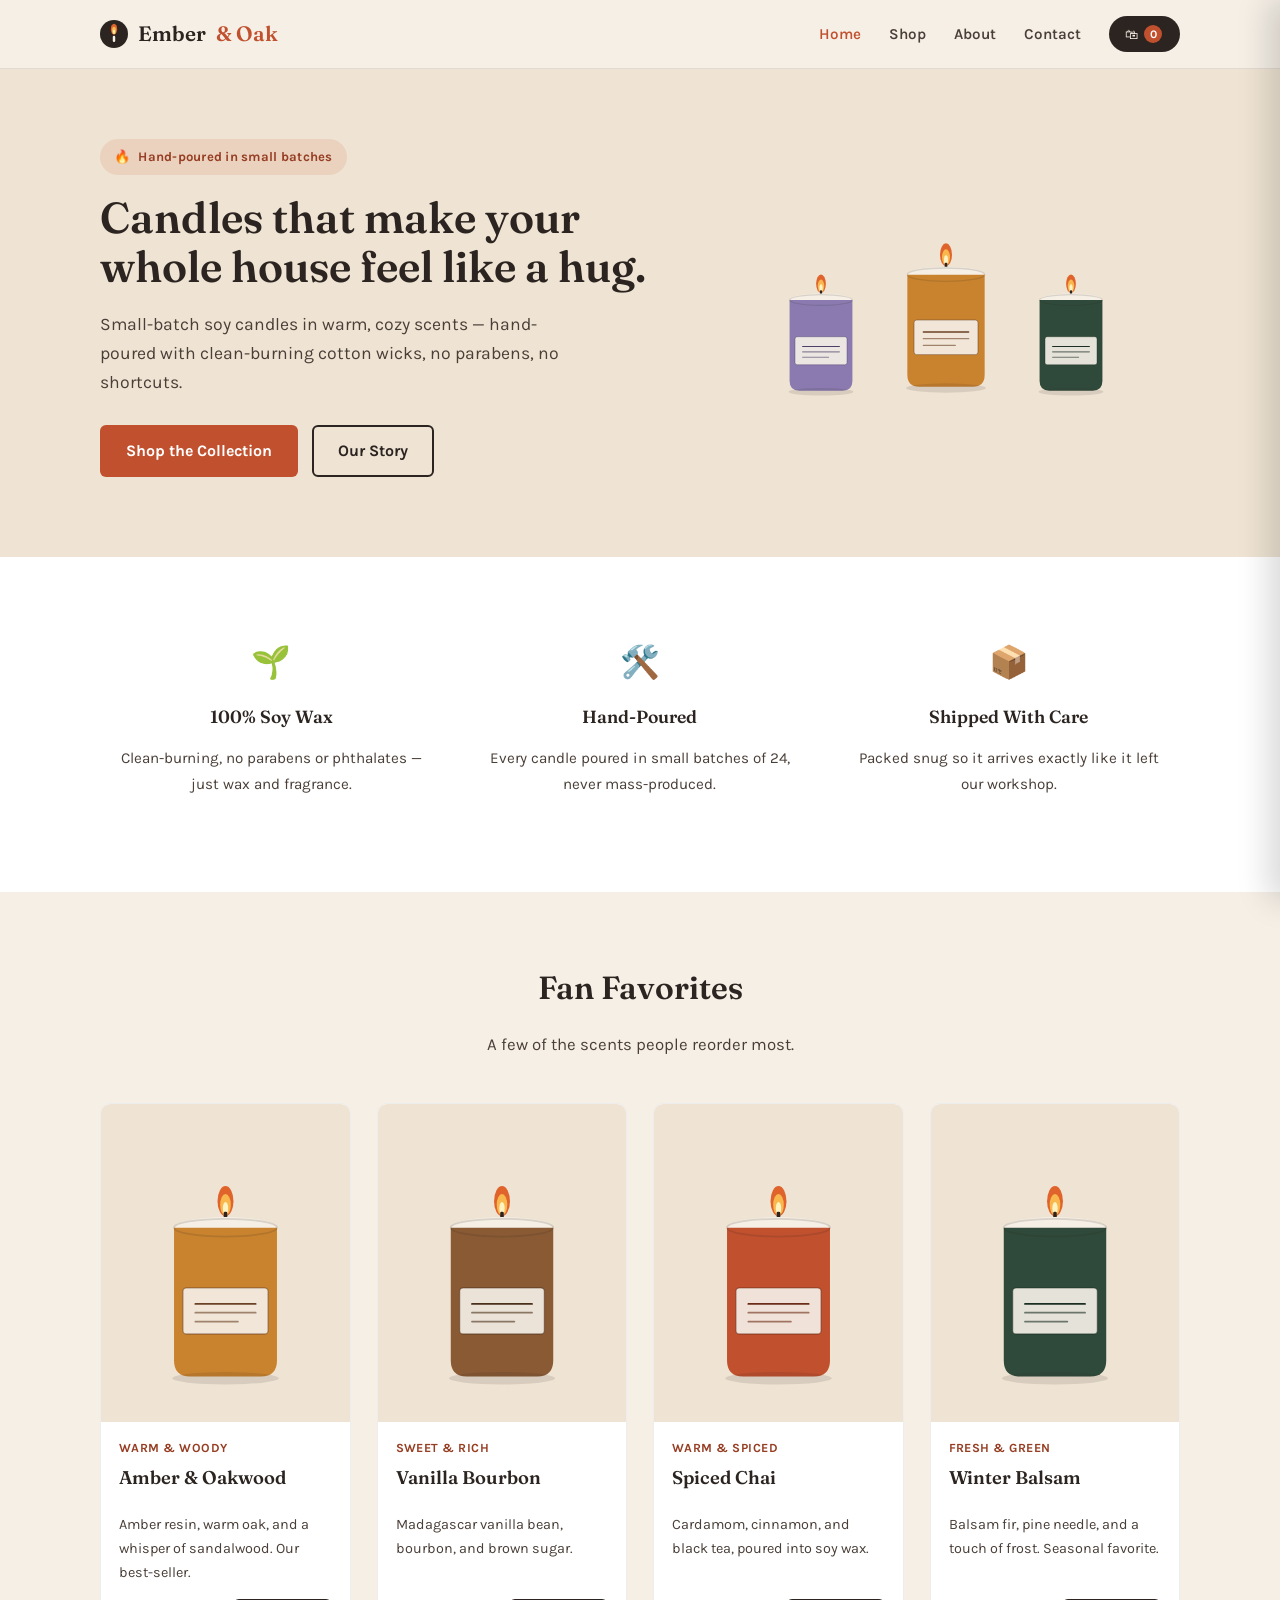
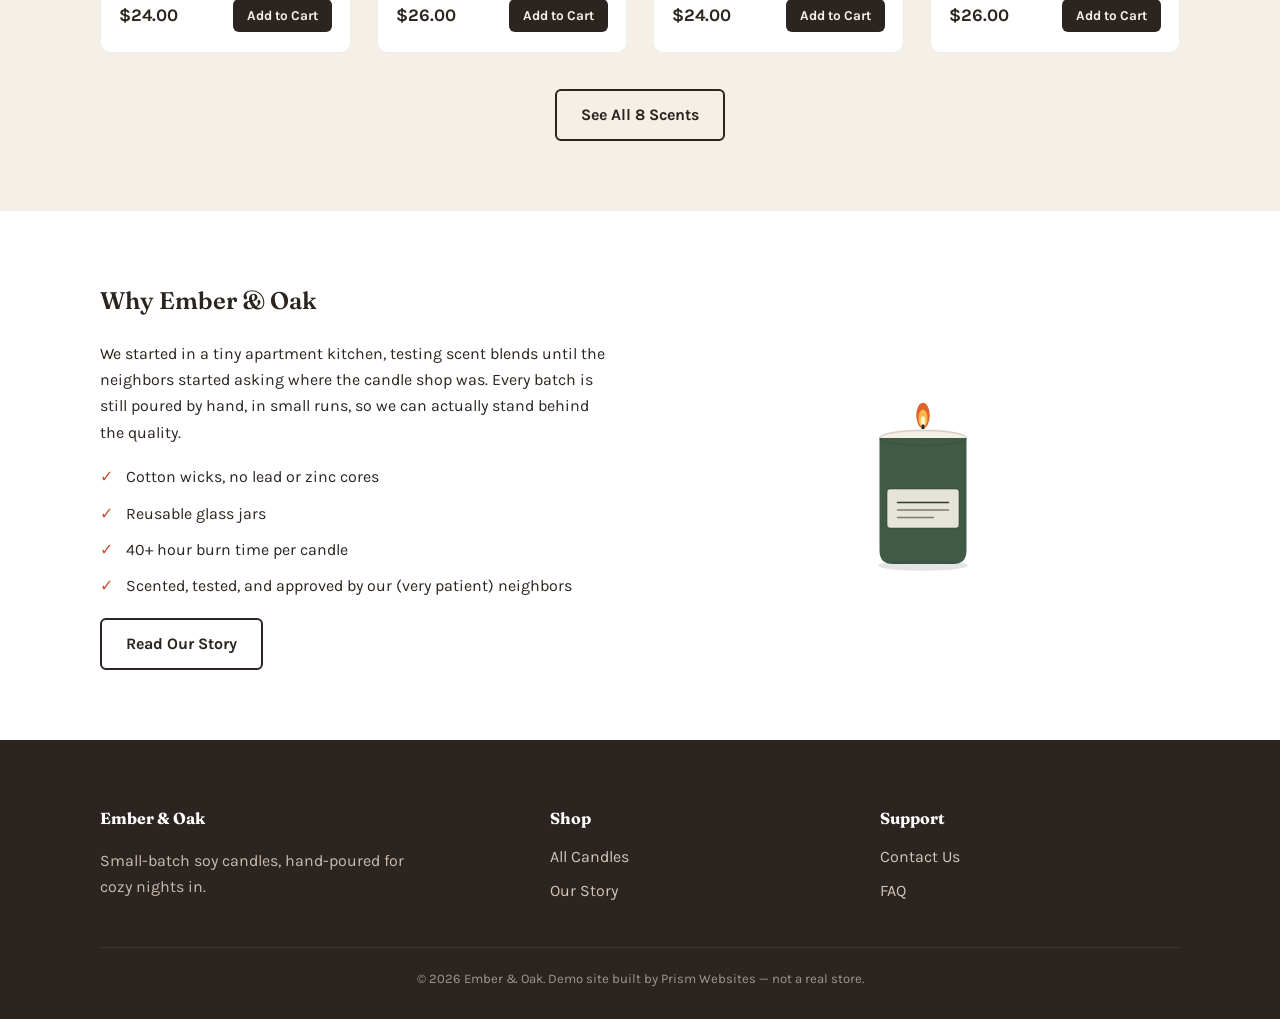
==== index.html @ 7a295e67 "Initial build: Ember & Oak candle shop demo Small-batch soy candle e-commerce demo for Prism Website" ====
<!DOCTYPE html>
<html lang="en">
<head>
  <meta charset="UTF-8" />
  <meta name="viewport" content="width=device-width, initial-scale=1.0" />
  <title>Ember &amp; Oak | Small-Batch Soy Candles</title>
  <meta name="description" content="Hand-poured, small-batch soy candles in warm, cozy scents. Clean-burning cotton wicks, no parabens, shipped from our workshop to your home." />
  <link rel="preconnect" href="https://fonts.googleapis.com" />
  <link rel="preconnect" href="https://fonts.gstatic.com" crossorigin />
  <link href="https://fonts.googleapis.com/css2?family=Fraunces:wght@500;600;700&family=Karla:wght@400;500;700&display=swap" rel="stylesheet" />
  <link rel="stylesheet" href="css/style.css" />
  <link rel="icon" type="image/svg+xml" href="images/logo-mark.svg" />
</head>
<body>
  <header>
    <div class="nav-wrap">
      <a href="index.html" class="logo"><img src="images/logo-mark.svg" alt="" class="logo-icon" width="28" height="28" />Ember <span>&amp; Oak</span></a>
      <button class="nav-toggle" aria-label="Toggle menu">&#9776;</button>
      <nav>
        <ul>
          <li><a href="index.html" class="active">Home</a></li>
          <li><a href="shop.html">Shop</a></li>
          <li><a href="about.html">About</a></li>
          <li><a href="contact.html">Contact</a></li>
          <li><button class="cart-btn" aria-label="Open cart">&#128717; <span class="cart-count">0</span></button></li>
        </ul>
      </nav>
    </div>
  </header>

  <section class="hero">
    <div class="container">
      <div>
        <div class="eyebrow"><span>&#128293;</span> Hand-poured in small batches</div>
        <h1>Candles that make your whole house feel like a hug.</h1>
        <p>Small-batch soy candles in warm, cozy scents &mdash; hand-poured with clean-burning cotton wicks, no parabens, no shortcuts.</p>
        <div class="hero-ctas">
          <a href="shop.html" class="btn">Shop the Collection</a>
          <a href="about.html" class="btn btn-outline">Our Story</a>
        </div>
      </div>
      <div class="hero-candles">
        <img src="images/candle-lavender-hearth.svg" alt="Lavender Hearth candle" />
        <img src="images/candle-amber-oakwood.svg" alt="Amber & Oakwood candle" />
        <img src="images/candle-winter-balsam.svg" alt="Winter Balsam candle" />
      </div>
    </div>
  </section>

  <section class="section-alt">
    <div class="container">
      <div class="grid-3">
        <div class="value-card">
          <div class="value-icon">&#127793;</div>
          <h3>100% Soy Wax</h3>
          <p>Clean-burning, no parabens or phthalates &mdash; just wax and fragrance.</p>
        </div>
        <div class="value-card">
          <div class="value-icon">&#128736;&#65039;</div>
          <h3>Hand-Poured</h3>
          <p>Every candle poured in small batches of 24, never mass-produced.</p>
        </div>
        <div class="value-card">
          <div class="value-icon">&#128230;</div>
          <h3>Shipped With Care</h3>
          <p>Packed snug so it arrives exactly like it left our workshop.</p>
        </div>
      </div>
    </div>
  </section>

  <section id="featured">
    <div class="container">
      <div class="section-header">
        <h2>Fan Favorites</h2>
        <p>A few of the scents people reorder most.</p>
      </div>
      <div class="product-grid" id="featured-products"></div>
      <div style="text-align:center; margin-top: 36px;">
        <a href="shop.html" class="btn btn-outline">See All 8 Scents</a>
      </div>
    </div>
  </section>

  <section class="section-alt">
    <div class="container">
      <div class="about-grid">
        <div>
          <h2>Why Ember &amp; Oak</h2>
          <p>We started in a tiny apartment kitchen, testing scent blends until the neighbors started asking where the candle shop was. Every batch is still poured by hand, in small runs, so we can actually stand behind the quality.</p>
          <ul class="check-list">
            <li>Cotton wicks, no lead or zinc cores</li>
            <li>Reusable glass jars</li>
            <li>40+ hour burn time per candle</li>
            <li>Scented, tested, and approved by our (very patient) neighbors</li>
          </ul>
          <a href="about.html" class="btn btn-outline">Read Our Story</a>
        </div>
        <div class="hero-candles" style="justify-content: center;">
          <img src="images/candle-fireside-cedar.svg" alt="Fireside Cedar candle" style="width: 180px;" />
        </div>
      </div>
    </div>
  </section>

  <div class="cart-overlay" id="cart-overlay"></div>
  <aside class="cart-drawer" id="cart-drawer">
    <div class="cart-header">
      <h2>Your Cart</h2>
      <button class="cart-close" id="cart-close" aria-label="Close cart">&times;</button>
    </div>
    <div class="cart-items" id="cart-items"></div>
    <div class="cart-footer" id="cart-footer" style="display:none;">
      <div class="cart-subtotal"><span>Subtotal</span><span id="cart-subtotal-amount">$0.00</span></div>
      <button class="btn btn-full" id="checkout-btn">Checkout</button>
      <p class="cart-note">Shipping and taxes calculated at checkout.</p>
    </div>
  </aside>

  <div class="modal-overlay" id="checkout-modal">
    <div class="modal">
      <div class="modal-body">
        <div class="modal-icon">&#128179;</div>
        <h2>Demo Checkout</h2>
        <p id="checkout-summary"></p>
        <div class="modal-demo-note">This is a demo store &mdash; no real payment will be processed. On a live Ember &amp; Oak site, this step connects to Stripe Payment Links or Snipcart for real, secure checkout.</div>
        <div class="modal-actions">
          <button class="btn-outline" id="checkout-close">Cancel</button>
          <button class="btn" id="place-order-btn">Place Demo Order</button>
        </div>
      </div>
    </div>
  </div>

  <footer>
    <div class="container">
      <div class="footer-grid">
        <div>
          <h4>Ember &amp; Oak</h4>
          <p style="opacity:0.8; max-width: 32ch;">Small-batch soy candles, hand-poured for cozy nights in.</p>
        </div>
        <div>
          <h4>Shop</h4>
          <ul>
            <li><a href="shop.html">All Candles</a></li>
            <li><a href="about.html">Our Story</a></li>
          </ul>
        </div>
        <div>
          <h4>Support</h4>
          <ul>
            <li><a href="contact.html">Contact Us</a></li>
            <li><a href="contact.html#faq">FAQ</a></li>
          </ul>
        </div>
      </div>
      <div class="fine-print">&copy; 2026 Ember &amp; Oak. Demo site built by Prism Websites &mdash; not a real store.</div>
    </div>
  </footer>

  <script src="js/script.js"></script>
  <script>
    renderProductGrid("featured-products", ["amber-oakwood", "vanilla-bourbon", "spiced-chai", "winter-balsam"]);
  </script>
</body>
</html>
---- css/style.css ----
:root {
  --charcoal: #2b2420;
  --charcoal-soft: #4a3f38;
  --terracotta: #c1502e;
  --terracotta-dark: #963d22;
  --cream: #f5efe6;
  --cream-warm: #efe4d3;
  --gold: #d4a24c;
  --text: #2b2420;
  --max-width: 1120px;
}

* {
  box-sizing: border-box;
}

body {
  margin: 0;
  font-family: "Karla", "Segoe UI", system-ui, -apple-system, sans-serif;
  color: var(--text);
  background-color: var(--cream);
  line-height: 1.65;
}

h1, h2, h3 {
  font-family: "Fraunces", Georgia, serif;
  font-weight: 600;
  letter-spacing: 0;
  color: var(--charcoal);
  margin-top: 0;
}

a {
  color: inherit;
}

img {
  max-width: 100%;
  display: block;
}

.container {
  max-width: var(--max-width);
  margin: 0 auto;
  padding: 0 20px;
}

/* Header / nav */
header {
  background: var(--cream);
  border-bottom: 1px solid rgba(43, 36, 32, 0.1);
  position: sticky;
  top: 0;
  z-index: 30;
}

.nav-wrap {
  max-width: var(--max-width);
  margin: 0 auto;
  padding: 16px 20px;
  display: flex;
  align-items: center;
  justify-content: space-between;
  gap: 16px;
}

.logo {
  display: flex;
  align-items: center;
  gap: 10px;
  font-family: "Fraunces", Georgia, serif;
  font-size: 1.3rem;
  font-weight: 600;
  text-decoration: none;
  color: var(--charcoal);
  white-space: nowrap;
}

.logo span {
  color: var(--terracotta);
}

.logo-icon {
  flex-shrink: 0;
}

.nav-toggle {
  display: none;
  background: none;
  border: none;
  font-size: 1.6rem;
  cursor: pointer;
  color: var(--charcoal);
}

nav ul {
  list-style: none;
  display: flex;
  gap: 28px;
  margin: 0;
  padding: 0;
  align-items: center;
}

nav a {
  text-decoration: none;
  font-weight: 600;
  font-size: 0.95rem;
  color: var(--charcoal-soft);
}

nav a:hover {
  color: var(--terracotta);
}

nav a.active {
  color: var(--terracotta);
}

.cart-btn {
  position: relative;
  background: var(--charcoal);
  color: var(--cream) !important;
  border: none;
  border-radius: 999px;
  padding: 9px 18px 9px 16px;
  display: flex;
  align-items: center;
  gap: 6px;
  cursor: pointer;
  font-family: inherit;
}

.cart-count {
  background: var(--terracotta);
  color: white;
  border-radius: 999px;
  font-size: 0.72rem;
  font-weight: 700;
  min-width: 18px;
  height: 18px;
  display: inline-flex;
  align-items: center;
  justify-content: center;
  padding: 0 4px;
}

/* Buttons */
.btn {
  display: inline-block;
  background: var(--terracotta);
  color: white;
  border: none;
  padding: 13px 26px;
  border-radius: 6px;
  font-weight: 700;
  font-size: 1rem;
  text-decoration: none;
  cursor: pointer;
  font-family: inherit;
  transition: background 0.15s ease;
}

.btn:hover {
  background: var(--terracotta-dark);
}

.btn-outline {
  background: transparent;
  color: var(--charcoal);
  border: 2px solid var(--charcoal);
  padding: 11px 24px;
}

.btn-outline:hover {
  background: var(--charcoal);
  color: var(--cream);
}

.btn-full {
  display: block;
  width: 100%;
  text-align: center;
}

.btn-sm {
  padding: 9px 16px;
  font-size: 0.9rem;
}

/* Hero */
.hero {
  padding: 70px 0 80px;
  background: var(--cream-warm);
  position: relative;
  overflow: hidden;
}

.hero .container {
  display: grid;
  grid-template-columns: 1.1fr 0.9fr;
  gap: 40px;
  align-items: center;
}

.eyebrow {
  display: inline-flex;
  align-items: center;
  gap: 8px;
  background: rgba(193, 80, 46, 0.12);
  color: var(--terracotta-dark);
  font-weight: 700;
  font-size: 0.82rem;
  padding: 7px 14px;
  border-radius: 999px;
  margin-bottom: 18px;
  letter-spacing: 0.02em;
}

.hero h1 {
  font-size: 2.7rem;
  line-height: 1.15;
  margin-bottom: 18px;
}

.hero p {
  font-size: 1.1rem;
  color: var(--charcoal-soft);
  max-width: 46ch;
  margin-bottom: 28px;
}

.hero-ctas {
  display: flex;
  gap: 14px;
  flex-wrap: wrap;
}

.hero-candles {
  display: flex;
  justify-content: center;
  align-items: flex-end;
  gap: -10px;
  position: relative;
}

.hero-candles img {
  width: 130px;
}

.hero-candles img:nth-child(2) {
  width: 160px;
  margin: 0 -20px;
  z-index: 2;
}

/* Sections */
section {
  padding: 70px 0;
}

.section-alt {
  background: white;
}

.section-header {
  text-align: center;
  max-width: 560px;
  margin: 0 auto 44px;
}

.section-header h2 {
  font-size: 2rem;
  margin-bottom: 10px;
}

.section-header p {
  color: var(--charcoal-soft);
  font-size: 1.05rem;
}

/* Product grid */
.product-grid {
  display: grid;
  grid-template-columns: repeat(4, 1fr);
  gap: 26px;
}

.product-card {
  background: white;
  border-radius: 10px;
  overflow: hidden;
  border: 1px solid rgba(43, 36, 32, 0.08);
  display: flex;
  flex-direction: column;
  transition: transform 0.15s ease, box-shadow 0.15s ease;
}

.product-card:hover {
  transform: translateY(-3px);
  box-shadow: 0 12px 24px rgba(43, 36, 32, 0.1);
}

.product-thumb {
  background: var(--cream-warm);
  padding: 18px 18px 0;
}

.product-body {
  padding: 16px 18px 20px;
  display: flex;
  flex-direction: column;
  flex: 1;
}

.product-scent {
  font-size: 0.78rem;
  color: var(--terracotta-dark);
  font-weight: 700;
  text-transform: uppercase;
  letter-spacing: 0.04em;
  margin-bottom: 4px;
}

.product-body h3 {
  font-size: 1.15rem;
  margin-bottom: 6px;
}

.product-body p {
  font-size: 0.9rem;
  color: var(--charcoal-soft);
  margin-bottom: 14px;
  flex: 1;
}

.product-footer {
  display: flex;
  align-items: center;
  justify-content: space-between;
  gap: 10px;
}

.product-price {
  font-weight: 700;
  font-size: 1.1rem;
}

.add-to-cart {
  background: var(--charcoal);
  color: var(--cream);
  border: none;
  border-radius: 6px;
  padding: 9px 14px;
  font-weight: 700;
  font-size: 0.85rem;
  cursor: pointer;
  font-family: inherit;
  white-space: nowrap;
}

.add-to-cart:hover {
  background: var(--terracotta);
}

.add-to-cart.added {
  background: #4a7a4f;
}

/* Value props */
.grid-3 {
  display: grid;
  grid-template-columns: repeat(3, 1fr);
  gap: 26px;
}

.value-card {
  text-align: center;
  padding: 10px;
}

.value-icon {
  font-size: 2rem;
  margin-bottom: 12px;
}

.value-card h3 {
  font-size: 1.1rem;
  margin-bottom: 6px;
}

.value-card p {
  color: var(--charcoal-soft);
  font-size: 0.95rem;
}

/* About */
.about-grid {
  display: grid;
  grid-template-columns: 1fr 1fr;
  gap: 50px;
  align-items: center;
}

.about-grid img {
  border-radius: 10px;
}

.check-list {
  list-style: none;
  padding: 0;
  margin: 18px 0;
}

.check-list li {
  padding-left: 26px;
  position: relative;
  margin-bottom: 10px;
}

.check-list li::before {
  content: "\2713";
  position: absolute;
  left: 0;
  color: var(--terracotta);
  font-weight: 700;
}

/* Contact form */
.contact-section {
  background: var(--cream-warm);
}

form {
  max-width: 560px;
  margin: 0 auto;
  background: white;
  padding: 34px;
  border-radius: 12px;
  box-shadow: 0 8px 24px rgba(43, 36, 32, 0.08);
}

form div {
  margin-bottom: 18px;
}

label {
  display: block;
  font-weight: 700;
  margin-bottom: 6px;
  font-size: 0.92rem;
}

input, textarea, select {
  width: 100%;
  padding: 11px 13px;
  border: 1px solid rgba(43, 36, 32, 0.2);
  border-radius: 6px;
  font-family: inherit;
  font-size: 1rem;
}

textarea {
  min-height: 110px;
  resize: vertical;
}

.form-status {
  margin-top: 12px;
  font-weight: 600;
  min-height: 1.2em;
}

/* FAQ */
.faq-item {
  border-bottom: 1px solid rgba(43, 36, 32, 0.1);
  padding: 20px 0;
}

.faq-item h3 {
  font-size: 1.05rem;
  margin-bottom: 8px;
}

.faq-item p {
  color: var(--charcoal-soft);
  margin: 0;
}

/* Cart drawer */
.cart-overlay {
  position: fixed;
  inset: 0;
  background: rgba(43, 36, 32, 0.45);
  z-index: 90;
  opacity: 0;
  pointer-events: none;
  transition: opacity 0.2s ease;
}

.cart-overlay.open {
  opacity: 1;
  pointer-events: auto;
}

.cart-drawer {
  position: fixed;
  top: 0;
  right: 0;
  height: 100%;
  width: 420px;
  max-width: 92vw;
  background: var(--cream);
  z-index: 100;
  transform: translateX(100%);
  transition: transform 0.25s ease;
  display: flex;
  flex-direction: column;
  box-shadow: -12px 0 30px rgba(0, 0, 0, 0.15);
}

.cart-drawer.open {
  transform: translateX(0);
}

.cart-header {
  display: flex;
  align-items: center;
  justify-content: space-between;
  padding: 22px 24px;
  border-bottom: 1px solid rgba(43, 36, 32, 0.1);
}

.cart-header h2 {
  font-size: 1.3rem;
  margin: 0;
}

.cart-close {
  background: none;
  border: none;
  font-size: 1.6rem;
  cursor: pointer;
  color: var(--charcoal);
  line-height: 1;
}

.cart-items {
  flex: 1;
  overflow-y: auto;
  padding: 10px 24px;
}

.cart-empty {
  text-align: center;
  color: var(--charcoal-soft);
  padding: 60px 20px;
}

.cart-item {
  display: flex;
  gap: 14px;
  padding: 16px 0;
  border-bottom: 1px solid rgba(43, 36, 32, 0.08);
}

.cart-item img {
  width: 56px;
  flex-shrink: 0;
}

.cart-item-body {
  flex: 1;
}

.cart-item-body h4 {
  margin: 0 0 4px;
  font-size: 0.95rem;
  font-family: "Fraunces", Georgia, serif;
}

.cart-item-meta {
  display: flex;
  align-items: center;
  justify-content: space-between;
  gap: 10px;
}

.qty-controls {
  display: flex;
  align-items: center;
  gap: 8px;
}

.qty-controls button {
  width: 24px;
  height: 24px;
  border-radius: 50%;
  border: 1px solid rgba(43, 36, 32, 0.25);
  background: white;
  cursor: pointer;
  font-weight: 700;
  line-height: 1;
}

.cart-item-remove {
  background: none;
  border: none;
  color: var(--terracotta-dark);
  font-size: 0.82rem;
  cursor: pointer;
  text-decoration: underline;
  padding: 0;
  margin-top: 4px;
}

.cart-footer {
  padding: 20px 24px 24px;
  border-top: 1px solid rgba(43, 36, 32, 0.1);
}

.cart-subtotal {
  display: flex;
  justify-content: space-between;
  font-weight: 700;
  font-size: 1.05rem;
  margin-bottom: 14px;
}

.cart-note {
  font-size: 0.78rem;
  color: var(--charcoal-soft);
  text-align: center;
  margin-top: 10px;
}

/* Checkout modal */
.modal-overlay {
  position: fixed;
  inset: 0;
  background: rgba(43, 36, 32, 0.55);
  z-index: 110;
  display: none;
  align-items: center;
  justify-content: center;
  padding: 20px;
}

.modal-overlay.open {
  display: flex;
}

.modal {
  background: white;
  border-radius: 12px;
  max-width: 460px;
  width: 100%;
  padding: 34px;
  text-align: center;
}

.modal-icon {
  font-size: 2.6rem;
  margin-bottom: 14px;
}

.modal h2 {
  font-size: 1.4rem;
  margin-bottom: 10px;
}

.modal p {
  color: var(--charcoal-soft);
  margin-bottom: 10px;
}

.modal-demo-note {
  background: var(--cream-warm);
  border-radius: 8px;
  padding: 14px 16px;
  font-size: 0.85rem;
  text-align: left;
  margin: 18px 0;
}

.modal-actions {
  display: flex;
  gap: 12px;
  margin-top: 20px;
}

.modal-actions .btn, .modal-actions .btn-outline {
  flex: 1;
}

/* Footer */
footer {
  background: var(--charcoal);
  color: var(--cream-warm);
  padding: 44px 0 30px;
}

.footer-grid {
  display: grid;
  grid-template-columns: 1.4fr 1fr 1fr;
  gap: 30px;
  margin-bottom: 30px;
}

.footer-grid h4 {
  font-family: "Fraunces", Georgia, serif;
  margin-bottom: 12px;
  color: white;
}

.footer-grid ul {
  list-style: none;
  padding: 0;
  margin: 0;
}

.footer-grid li {
  margin-bottom: 8px;
}

.footer-grid a {
  text-decoration: none;
  color: var(--cream-warm);
  opacity: 0.85;
}

.footer-grid a:hover {
  opacity: 1;
  color: var(--gold);
}

.fine-print {
  text-align: center;
  font-size: 0.82rem;
  opacity: 0.6;
  border-top: 1px solid rgba(255, 255, 255, 0.12);
  padding-top: 20px;
}

/* Responsive */
@media (max-width: 860px) {
  .hero .container {
    grid-template-columns: 1fr;
  }

  .hero-candles {
    order: -1;
  }

  .product-grid {
    grid-template-columns: repeat(2, 1fr);
  }

  .grid-3, .about-grid, .footer-grid {
    grid-template-columns: 1fr;
  }

  nav {
    position: fixed;
    top: 65px;
    left: 0;
    right: 0;
    background: var(--cream);
    border-bottom: 1px solid rgba(43, 36, 32, 0.1);
    display: none;
  }

  nav.open {
    display: block;
  }

  nav ul {
    flex-direction: column;
    align-items: flex-start;
    padding: 16px 20px 20px;
    gap: 14px;
  }

  .nav-toggle {
    display: block;
  }

  .hero h1 {
    font-size: 2.1rem;
  }
}

@media (max-width: 520px) {
  .product-grid {
    grid-template-columns: 1fr;
  }
}
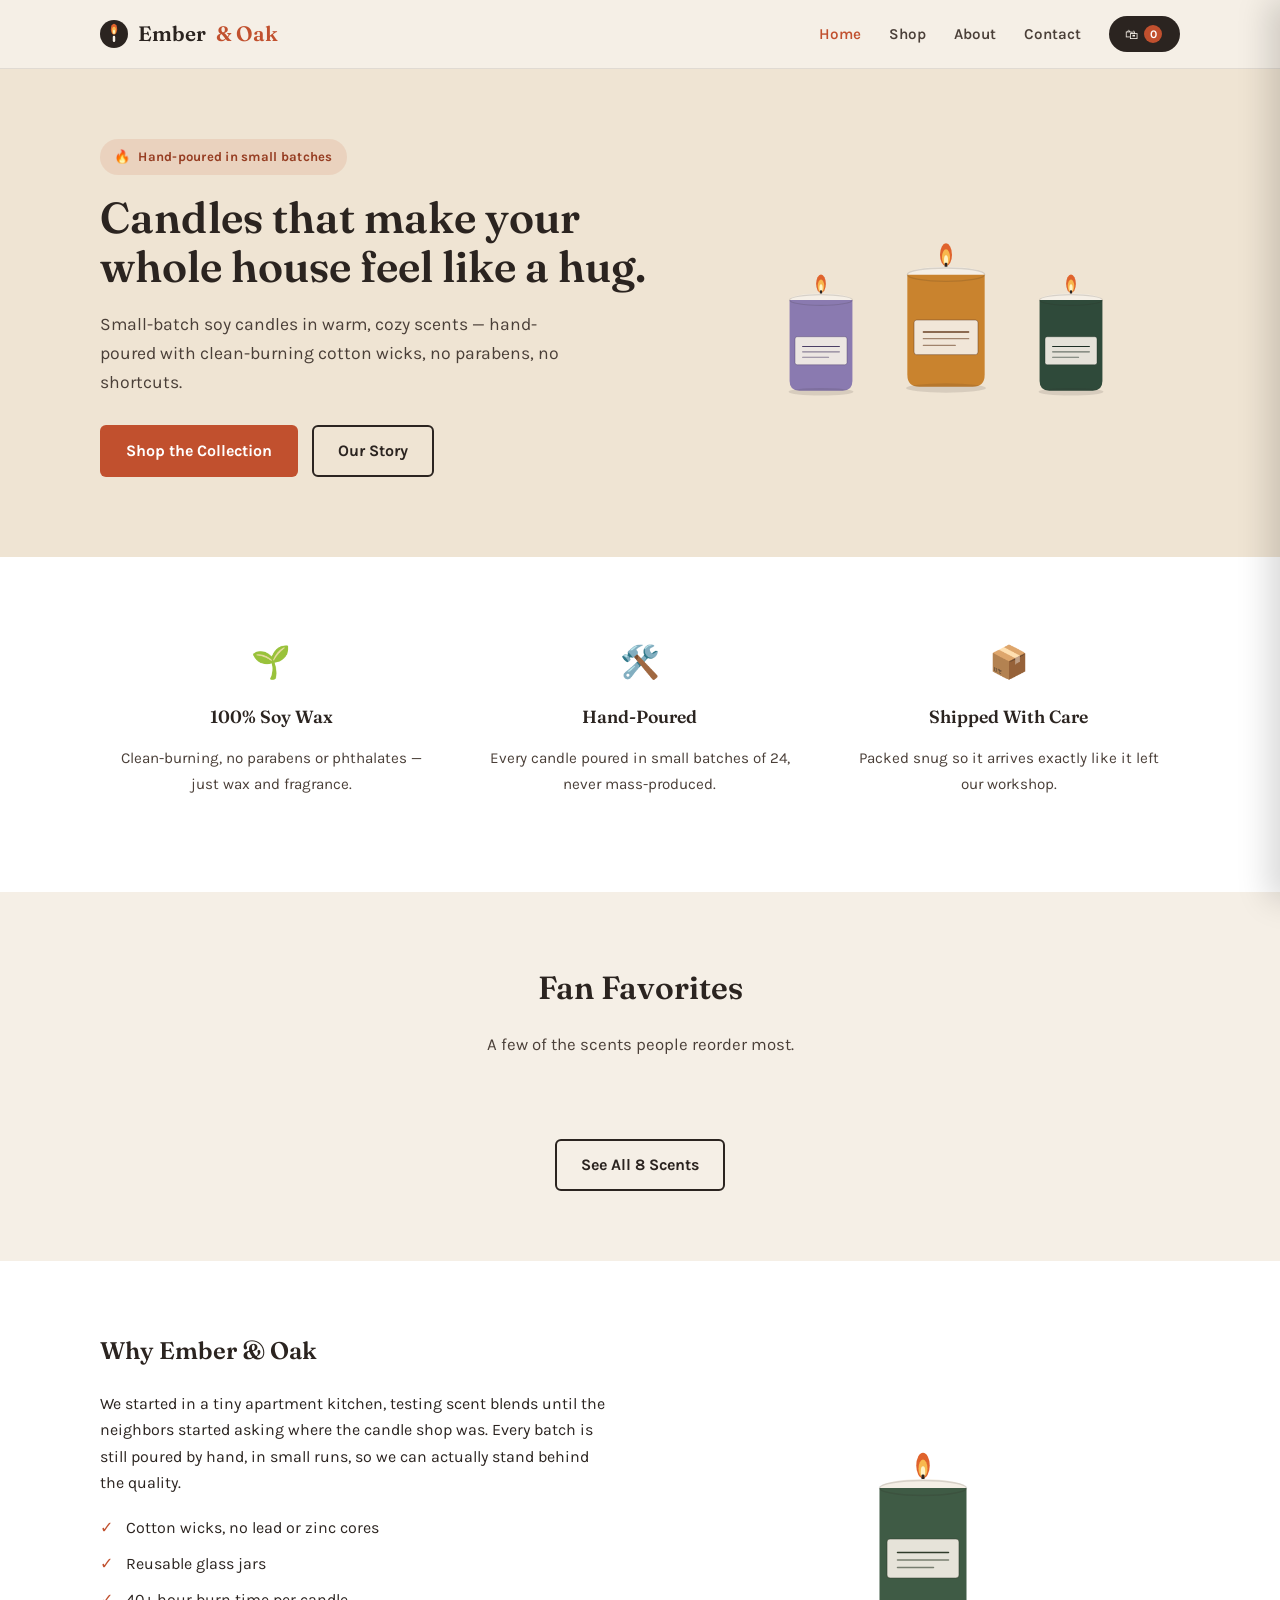
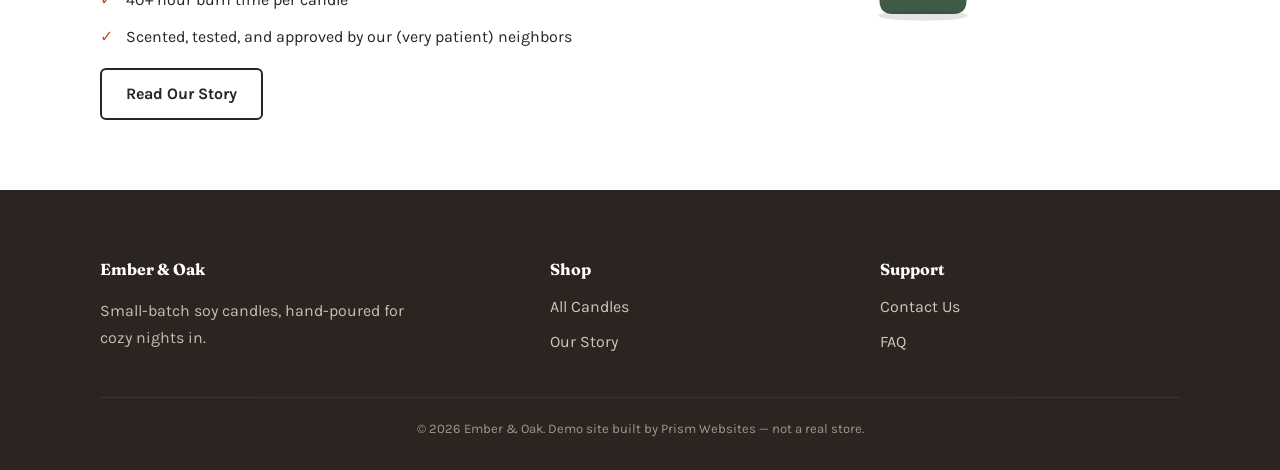
==== commit 89582910: "Wire product catalog and site info to Directus CMS Replaces the static products.json with live calls" ====
--- a/index.html
+++ b/index.html
@@ -160,7 +160,9 @@
 
   <script src="js/script.js"></script>
   <script>
-    renderProductGrid("featured-products", ["amber-oakwood", "vanilla-bourbon", "spiced-chai", "winter-balsam"]);
+    emberOakReady.then(function () {
+      renderProductGrid("featured-products", ["1", "3", "6", "8"]);
+    });
   </script>
 </body>
 </html>
